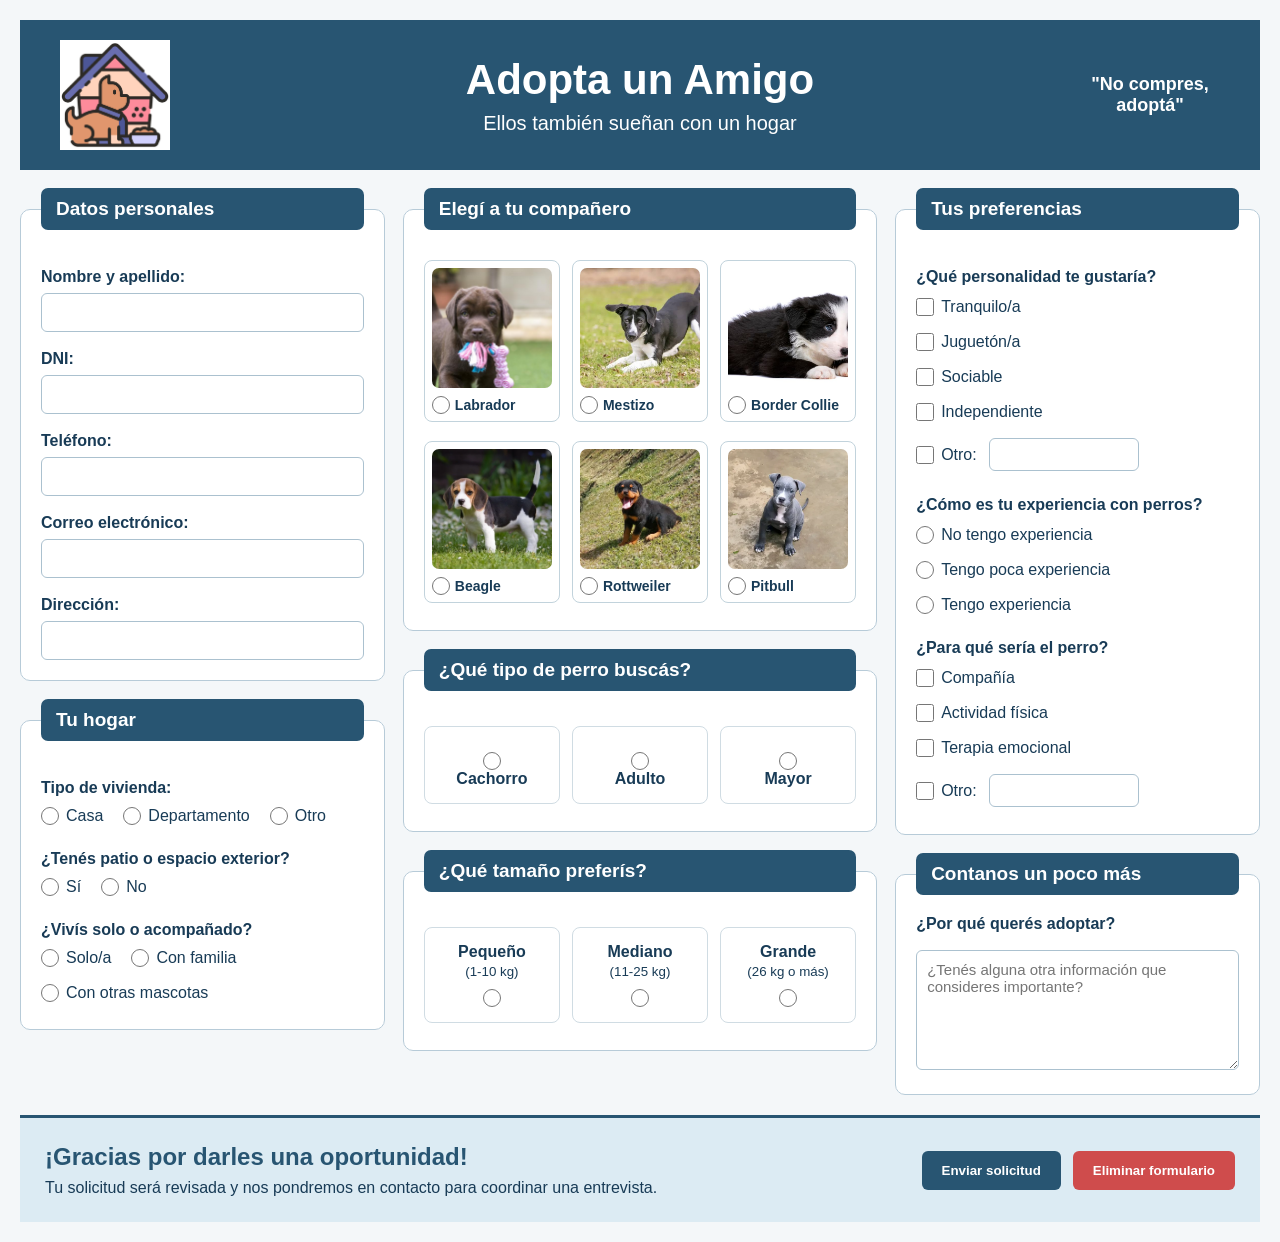
==== index.html @ cb438dc8 "Primer commit" ====
<!DOCTYPE html>
<html lang="es">

<head>
    <meta charset="UTF-8">
    <meta name="viewport" content="width=device-width, initial-scale=1.0">

    <title>formulario Alejo Petrillo</title>

    <link rel="stylesheet" href="style.css">
</head>

<body>


    <header class="encabezado">

    
        <div class="logo">
            <img src="img/logo.perrera.png" alt="Logo">
        </div>

        <div class="titulo">
            <h1>Adopta un Amigo</h1>
            <p>Ellos también sueñan con un hogar</p>
        </div>

        <div class="mensaje">
            <p>"No compres,<br>adoptá"</p>
        </div>

    </header>
<form action="#" method="POST" id="registroForm">

        <main class="contenedor">
             <section class="columna">
                <fieldset>

                    <legend> Datos personales</legend>

                    <div class="campo">
                        <label>Nombre y apellido:</label>
                        <input type="text" name="nombre">
                    </div>

                    <div class="campo">
                        <label>DNI:</label>
                        <input type="text" name="dni">
                    </div>

                    <div class="campo">
                        <label>Teléfono:</label>
                        <input type="tel" name="telefono">
                    </div>

                    <div class="campo">
                        <label>Correo electrónico:</label>
                        <input type="email" name="gmail">
                    </div>

                    <div class="campo">
                        <label>Dirección:</label>
                        <input type="text" name="direccion">
                    </div>

                </fieldset>
                <fieldset>

                    <legend> Tu hogar</legend>

                    <div class="campo">
                        <label>Tipo de vivienda:</label>

                        <div class="opciones">
                            <label>
                                <input type="radio" name="vivienda" value="casa">
                                Casa
                            </label>

                            <label>
                                <input type="radio" name="vivienda" value="departamento">
                                Departamento
                            </label>

                            <label>
                                <input type="radio" name="vivienda" value="otro">
                                Otro
                            </label>
                        </div>
                    </div>

                    <div class="campo">
                        <label>¿Tenés patio o espacio exterior?</label>

                        <div class="opciones">
                            <label>
                                <input type="radio" name="patio" value="si">
                                Sí
                            </label>

                            <label>
                                <input type="radio" name="patio" value="no">
                                No
                            </label>
                        </div>
                    </div>

                    <div class="campo">
                        <label>¿Vivís solo o acompañado?</label>

                        <div class="opciones">
                            <label>
                                <input type="radio" name="personas" value="solo">
                                Solo/a
                            </label>

                            <label>
                                <input type="radio" name="personas" value="familia">
                                Con familia
                            </label>

                            <label>
                                <input type="radio" name="personas" value="mascotas">
                                Con otras mascotas
                            </label>
                        </div>
                    </div>

                </fieldset>

            </section>
            <section class="columna">
                <fieldset>

                    <legend> Elegí a tu compañero</legend>

                    <div class="perros">

                        <label class="perro">
                            <img src="img/labrador.jpg" alt="Labrador">
                            <span>
                                <input type="radio" name="perro" value="labrador">
                                Labrador
                            </span>
                        </label>

                        <label class="perro">
                            <img src="img/mestizo.jpg" alt="Mestizo">
                            <span>
                                <input type="radio" name="perro" value="mestizo">
                                Mestizo
                            </span>
                        </label>

                        <label class="perro">
                            <img src="img/border.collie.jpg" alt="Border Collie">
                            <span>
                                <input type="radio" name="perro" value="border">
                                Border Collie
                            </span>
                        </label>

                        <label class="perro">
                            <img src="img/beagle.jpg" alt="Beagle">
                            <span>
                                <input type="radio" name="perro" value="beagle">
                                Beagle
                            </span>
                        </label>

                        <label class="perro">
                            <img src="img/rottwailer.jpg" alt="Rottweiler">
                            <span>
                                <input type="radio" name="perro" value="shihtzu">
                                Rottweiler
                            </span>
                        </label>

                        <label class="perro">
                            <img src="img/pitbull.jpg" alt="Pitbull">
                            <span>
                                <input type="radio" name="perro" value="pitbull">
                                Pitbull
                            </span>
                        </label>

                    </div>

                </fieldset>
                <fieldset>

                    <legend> ¿Qué tipo de perro buscás?</legend>

                    <div class="tres-opciones">

                        <label>
                          
                            <input type="radio" name="edad" value="cachorro">
                            Cachorro
                        </label>

                        <label>
                            
                            <input type="radio" name="edad" value="adulto">
                            Adulto
                        </label>

                        <label>
                          
                            <input type="radio" name="edad" value="mayor">
                            Mayor
                        </label>

                    </div>

                </fieldset>
                <fieldset>

                    <legend> ¿Qué tamaño preferís?</legend>

                    <div class="tres-opciones">

                        <label>
                            
                            Pequeño
                            <small>(1-10 kg)</small>
                            <input type="radio" name="tamano" value="pequeno">
                        </label>

                        <label>
                           
                            Mediano
                            <small>(11-25 kg)</small>
                            <input type="radio" name="tamano" value="mediano">
                        </label>

                        <label>
                           
                            Grande
                            <small>(26 kg o más)</small>
                            <input type="radio" name="tamano" value="grande">
                        </label>

                    </div>

                </fieldset>

            </section>
            <section class="columna">
                <fieldset>

                    <legend> Tus preferencias</legend>

                    <div class="campo">

                        <label>¿Qué personalidad te gustaría?</label>

                        <div class="check">
                            <label>
                                <input type="checkbox" name="personalidad" value="tranquilo">
                                Tranquilo/a
                            </label>

                            <label>
                                <input type="checkbox" name="personalidad" value="jugueton">
                                Juguetón/a
                            </label>

                            <label>
                                <input type="checkbox" name="personalidad" value="sociable">
                                Sociable
                            </label>

                            <label>
                                <input type="checkbox" name="personalidad" value="independiente">
                                Independiente
                            </label>

                            <label>
                                <input type="checkbox" name="personalidad" value="otro">
                                Otro:
                                <input type="text">
                            </label>
                        </div>

                    </div>
                    
                    <div class="campo">

                        <label>¿Cómo es tu experiencia con perros?</label>

                        <div class="check">

                            <label>
                                <input type="radio" name="experiencia">
                                No tengo experiencia
                            </label>

                            <label>
                                <input type="radio" name="experiencia">
                                Tengo poca experiencia
                            </label>

                            <label>
                                <input type="radio" name="experiencia">
                                Tengo experiencia
                            </label>

                        </div>

                    </div>
                    <div class="campo">

                        <label>¿Para qué sería el perro?</label>

                        <div class="check">

                            <label>
                                <input type="checkbox">
                                Compañía
                            </label>

                            <label>
                                <input type="checkbox">
                                Actividad física
                            </label>

                            <label>
                                <input type="checkbox">
                                Terapia emocional
                            </label>

                            <label>
                                <input type="checkbox">
                                Otro:
                                <input type="text">
                            </label>

                        </div>

                    </div>

                </fieldset>


                
                <fieldset>

                    <legend> Contanos un poco más</legend>

                    <label>
                        ¿Por qué querés adoptar?
                    </label>

                    <textarea
                        placeholder="¿Tenés alguna otra información que consideres importante?"
                    ></textarea>

                </fieldset>

            </section>

        </main>


        
       

    </form>

</body>
<footer>

    <div>
        <h2>¡Gracias por darles una oportunidad!</h2>

        <p>
            Tu solicitud será revisada y
            nos pondremos en contacto para coordinar una entrevista.
        </p>
    </div>

    <div class="botones">

        <button type="submit">
            Enviar solicitud
        </button>

        <button type="reset">
            Eliminar formulario
        </button>

    </div>

</footer>
</html>
---- style.css ----
* {
box-sizing: border-box;
margin: 0;
padding: 0;
}
body {
font-family: Arial, sans-serif;
background: #f4f7f9;
color: #183b56;
padding: 20px;
}
.encabezado {
width: 100%;
min-height: 150px;
background: #285572;
display: flex;
align-items: center;
padding: 15px 30px;
color: white;
}
.logo {
width: 130px;
height: 110px;
 display: flex;
 align-items: center;
justify-content: center;
 margin-right: 30px;
}
.logo img {
max-width: 100%;
 max-height: 100%;
 object-fit: contain;
}
.titulo {
flex: 1;
text-align: center;
}
.titulo h1 {
font-size: 42px;
margin-bottom: 8px;
}
.titulo p {
font-size: 20px;
}
.mensaje {
width: 160px;
text-align: center;
font-size: 18px;
font-weight: bold;
}
.contenedor {
width: 100%;
display: grid;
grid-template-columns: 1fr 1.3fr 1fr;
gap: 18px;
margin-top: 18px;
}
.columna {
 display: flex;
flex-direction: column;
gap: 18px;
}
fieldset {
border: 1px solid #b7cbd8;
border-radius: 10px;
 padding: 20px;
background: white;
}
legend {
background: #285572;
color: white;
font-size: 19px;
font-weight: bold;
padding: 10px 15px;
border-radius: 7px;
width: 100%;
}
.campo {
margin-top: 18px;
 margin-bottom: 18px;
}
.campo:last-child {
margin-bottom: 0;
}
label {
font-weight: bold;
display: block;
margin-bottom: 7px;
}
input[type="text"],
input[type="email"],
input[type="tel"] {
width: 100%;
padding: 10px;
border: 1px solid #abc1cf;
border-radius: 6px;
background: white;
font-size: 15px;
}
input[type="text"]:focus,
input[type="email"]:focus,
input[type="tel"]:focus,
textarea:focus {
outline: none;
border-color: #285572;
}
.opciones {
 display: flex;
flex-wrap: wrap;
 gap: 10px 20px;
margin-top: 10px;
}
.opciones label,
.check label {
font-weight: normal;
display: flex;
align-items: center;
 gap: 7px;
}
input[type="radio"],
input[type="checkbox"] {
 width: 18px;
height: 18px;
accent-color: #285572;
}
.perros {
display: grid;
 grid-template-columns: repeat(3, 1fr);
 gap: 12px;
margin-top: 10px;
}
.perro {
    border: 1px solid #c2d3dc;
 border-radius: 8px;
padding: 7px;
background: white;
cursor: pointer;
}
.perro:hover {
border-color: #285572;
}
.perro img {
width: 100%;
 height: 120px;
object-fit: cover;
border-radius: 7px;
display: block;
margin-bottom: 8px;
}
.perro span {
display: flex;
align-items: center;
 gap: 5px;
font-size: 14px;
}
.tres-opciones {
display: grid;
grid-template-columns: repeat(3, 1fr);
 gap: 12px;
margin-top: 15px;
}
.tres-opciones label {
border: 1px solid #d0dce3;
border-radius: 8px;
padding: 15px 8px;
text-align: center;
background: #ffffff;
font-weight: bold;
}
.tres-opciones label:hover {
border-color: #285572;
}
.icono-perro {
display: block;
font-size: 35px;
margin-bottom: 8px;
}
.tres-opciones input {
display: block;
margin: 10px auto 0;
}
.tres-opciones small {
display: block;
font-weight: normal;
 margin-top: 3px;
}
.check {
display: flex;
flex-direction: column;
gap: 10px;
margin-top: 12px;
}
.check input[type="text"] {
width: 150px;
margin-left: 5px;
padding: 7px;
}
textarea {
 width: 100%;
min-height: 120px;
margin-top: 10px;
padding: 10px;
resize: vertical;
border: 1px solid #abc1cf;
border-radius: 6px;
font-family: Arial, sans-serif;
font-size: 15px;
}
footer {
width: 100%;
background: #dcebf3;
padding: 25px;
margin-top: 20px;
box-sizing: border-box;
display: flex;
justify-content: space-between;
align-items: center;
gap: 20px;
border-top: 3px solid #285572;
}
footer h2 {
margin: 0 0 8px;
color: #285572;
}
footer p {
margin: 0;
}
.botones {
display: flex;
gap: 12px;
}
.botones button {
padding: 12px 20px;
border: none;
border-radius: 6px;
background: #285572;
color: white;
font-weight: bold;
cursor: pointer;
}

.botones button:hover {
background: #3b9114;
}
.botones button[type="reset"] {
background: #cf4c4c;
}
.botones button[type="reset"]:hover {
background: #9c0707;
}
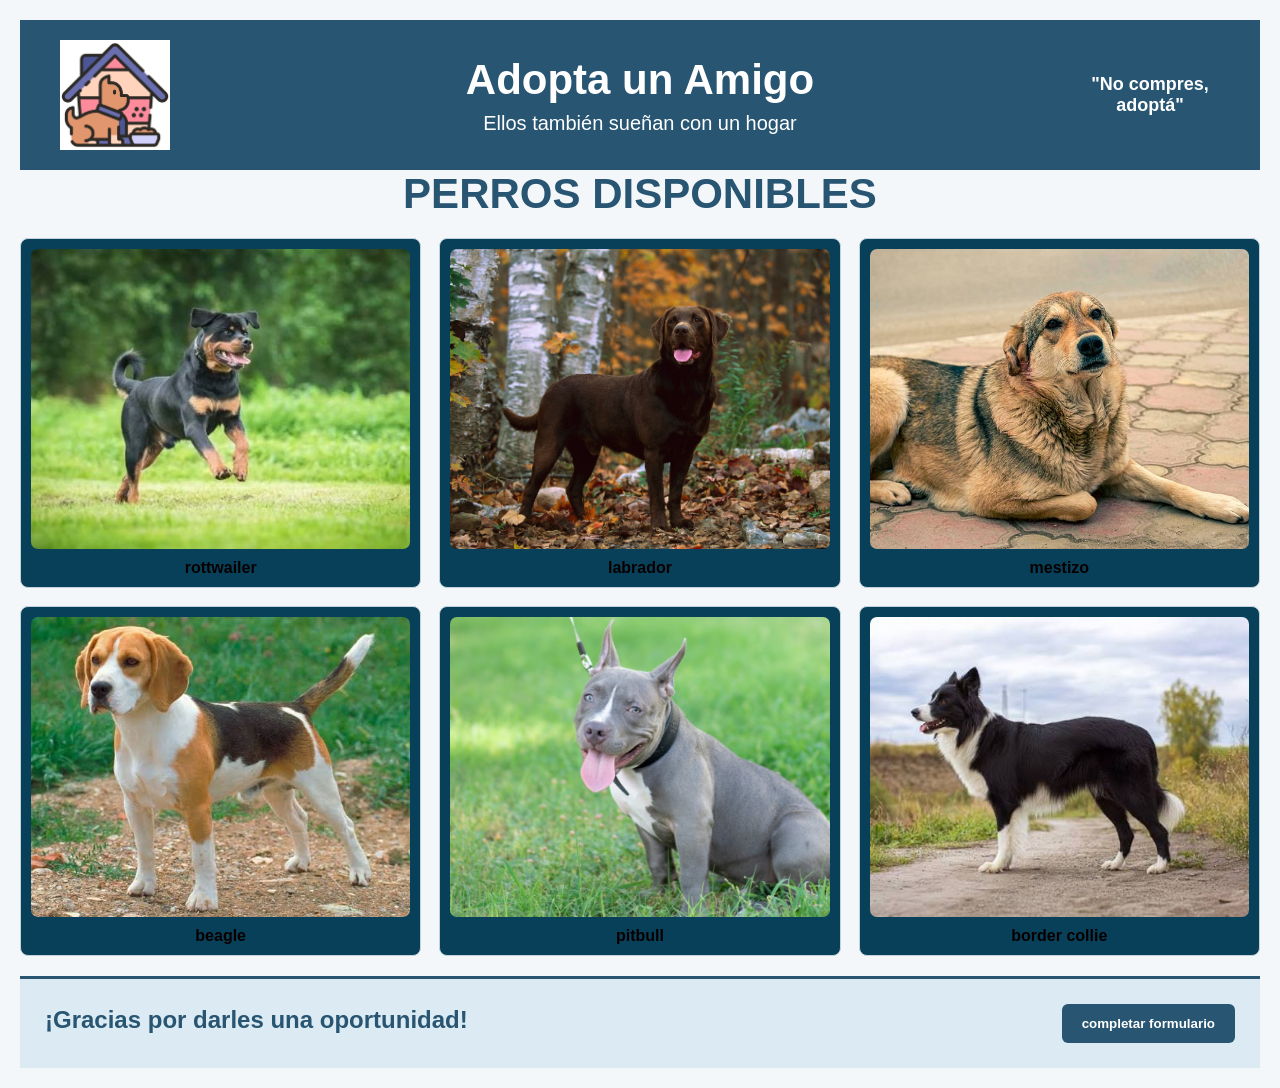
==== commit 23884129: "tercer commit" ====
--- a/index.html
+++ b/index.html
@@ -6,15 +6,14 @@
     <meta charset="UTF-8">
     <meta name="viewport" content="width=device-width, initial-scale=1.0">
 
-    <title>formulario Alejo Petrillo</title>
+    <title>indice Alejo Petrillo</title>
 
-    <link rel="stylesheet" href="style.css">
+    <link rel="stylesheet" href="stile.css">
 </head>
 
-<body>
 
 
-    <header class="encabezado">
+<header class="encabezado">
 
     
         <div class="logo">
@@ -31,368 +30,58 @@
         </div>
 
     </header>
-<form action="#" method="POST" id="registroForm">
+    <body>
+    <h1 class="titulo-index">PERROS DISPONIBLES</h1>
 
-        <main class="contenedor">
-             <section class="columna">
-                <fieldset>
+<div class="contenedor-index">
 
-                    <legend> Datos personales</legend>
+    <div class="caja-index">
+       <img src="img/rottwailer1.jpg" alt="Perro1"> 
+        <p>rottwailer</p>
+    </div>
 
-                    <div class="campo">
-                        <label>Nombre y apellido:</label>
-                        <input type="text" name="nombre">
-                    </div>
+    <div class="caja-index">
+        <img src="img/labrador2.jpg" alt="Perro2">
+        <p>labrador</p>
+    </div>
 
-                    <div class="campo">
-                        <label>DNI:</label>
-                        <input type="text" name="dni">
-                    </div>
+    <div class="caja-index">
+        <img src="img/mestizo1.avif" alt="Perro3">
+        <p>mestizo</p>
+    </div>
 
-                    <div class="campo">
-                        <label>Teléfono:</label>
-                        <input type="tel" name="telefono">
-                    </div>
+    <div class="caja-index">
+        <img src="img/beagle1.jpg" alt="Perro 4">
+        <p>beagle</p>
+    </div>
 
-                    <div class="campo">
-                        <label>Correo electrónico:</label>
-                        <input type="email" name="gmail">
-                    </div>
+    <div class="caja-index">
+        <img src="img/pitbull1.jpg" alt="Perro5">
+        <p>pitbull</p>
+    </div>
 
-                    <div class="campo">
-                        <label>Dirección:</label>
-                        <input type="text" name="direccion">
-                    </div>
+    <div class="caja-index">
+        <img src="img/border.collie1.jpg" alt="Perro6">
+        <p>border collie </p>
+    </div>
 
-                </fieldset>
-                <fieldset>
-
-                    <legend> Tu hogar</legend>
-
-                    <div class="campo">
-                        <label>Tipo de vivienda:</label>
-
-                        <div class="opciones">
-                            <label>
-                                <input type="radio" name="vivienda" value="casa">
-                                Casa
-                            </label>
-
-                            <label>
-                                <input type="radio" name="vivienda" value="departamento">
-                                Departamento
-                            </label>
-
-                            <label>
-                                <input type="radio" name="vivienda" value="otro">
-                                Otro
-                            </label>
-                        </div>
-                    </div>
-
-                    <div class="campo">
-                        <label>¿Tenés patio o espacio exterior?</label>
-
-                        <div class="opciones">
-                            <label>
-                                <input type="radio" name="patio" value="si">
-                                Sí
-                            </label>
-
-                            <label>
-                                <input type="radio" name="patio" value="no">
-                                No
-                            </label>
-                        </div>
-                    </div>
-
-                    <div class="campo">
-                        <label>¿Vivís solo o acompañado?</label>
-
-                        <div class="opciones">
-                            <label>
-                                <input type="radio" name="personas" value="solo">
-                                Solo/a
-                            </label>
-
-                            <label>
-                                <input type="radio" name="personas" value="familia">
-                                Con familia
-                            </label>
-
-                            <label>
-                                <input type="radio" name="personas" value="mascotas">
-                                Con otras mascotas
-                            </label>
-                        </div>
-                    </div>
-
-                </fieldset>
-
-            </section>
-            <section class="columna">
-                <fieldset>
-
-                    <legend> Elegí a tu compañero</legend>
-
-                    <div class="perros">
-
-                        <label class="perro">
-                            <img src="img/labrador.jpg" alt="Labrador">
-                            <span>
-                                <input type="radio" name="perro" value="labrador">
-                                Labrador
-                            </span>
-                        </label>
-
-                        <label class="perro">
-                            <img src="img/mestizo.jpg" alt="Mestizo">
-                            <span>
-                                <input type="radio" name="perro" value="mestizo">
-                                Mestizo
-                            </span>
-                        </label>
-
-                        <label class="perro">
-                            <img src="img/border.collie.jpg" alt="Border Collie">
-                            <span>
-                                <input type="radio" name="perro" value="border">
-                                Border Collie
-                            </span>
-                        </label>
-
-                        <label class="perro">
-                            <img src="img/beagle.jpg" alt="Beagle">
-                            <span>
-                                <input type="radio" name="perro" value="beagle">
-                                Beagle
-                            </span>
-                        </label>
-
-                        <label class="perro">
-                            <img src="img/rottwailer.jpg" alt="Rottweiler">
-                            <span>
-                                <input type="radio" name="perro" value="shihtzu">
-                                Rottweiler
-                            </span>
-                        </label>
-
-                        <label class="perro">
-                            <img src="img/pitbull.jpg" alt="Pitbull">
-                            <span>
-                                <input type="radio" name="perro" value="pitbull">
-                                Pitbull
-                            </span>
-                        </label>
-
-                    </div>
-
-                </fieldset>
-                <fieldset>
-
-                    <legend> ¿Qué tipo de perro buscás?</legend>
-
-                    <div class="tres-opciones">
-
-                        <label>
-                          
-                            <input type="radio" name="edad" value="cachorro">
-                            Cachorro
-                        </label>
-
-                        <label>
-                            
-                            <input type="radio" name="edad" value="adulto">
-                            Adulto
-                        </label>
-
-                        <label>
-                          
-                            <input type="radio" name="edad" value="mayor">
-                            Mayor
-                        </label>
-
-                    </div>
-
-                </fieldset>
-                <fieldset>
-
-                    <legend> ¿Qué tamaño preferís?</legend>
-
-                    <div class="tres-opciones">
-
-                        <label>
-                            
-                            Pequeño
-                            <small>(1-10 kg)</small>
-                            <input type="radio" name="tamano" value="pequeno">
-                        </label>
-
-                        <label>
-                           
-                            Mediano
-                            <small>(11-25 kg)</small>
-                            <input type="radio" name="tamano" value="mediano">
-                        </label>
-
-                        <label>
-                           
-                            Grande
-                            <small>(26 kg o más)</small>
-                            <input type="radio" name="tamano" value="grande">
-                        </label>
-
-                    </div>
-
-                </fieldset>
-
-            </section>
-            <section class="columna">
-                <fieldset>
-
-                    <legend> Tus preferencias</legend>
-
-                    <div class="campo">
-
-                        <label>¿Qué personalidad te gustaría?</label>
-
-                        <div class="check">
-                            <label>
-                                <input type="checkbox" name="personalidad" value="tranquilo">
-                                Tranquilo/a
-                            </label>
-
-                            <label>
-                                <input type="checkbox" name="personalidad" value="jugueton">
-                                Juguetón/a
-                            </label>
-
-                            <label>
-                                <input type="checkbox" name="personalidad" value="sociable">
-                                Sociable
-                            </label>
-
-                            <label>
-                                <input type="checkbox" name="personalidad" value="independiente">
-                                Independiente
-                            </label>
-
-                            <label>
-                                <input type="checkbox" name="personalidad" value="otro">
-                                Otro:
-                                <input type="text">
-                            </label>
-                        </div>
-
-                    </div>
-                    
-                    <div class="campo">
-
-                        <label>¿Cómo es tu experiencia con perros?</label>
-
-                        <div class="check">
-
-                            <label>
-                                <input type="radio" name="experiencia">
-                                No tengo experiencia
-                            </label>
-
-                            <label>
-                                <input type="radio" name="experiencia">
-                                Tengo poca experiencia
-                            </label>
-
-                            <label>
-                                <input type="radio" name="experiencia">
-                                Tengo experiencia
-                            </label>
-
-                        </div>
-
-                    </div>
-                    <div class="campo">
-
-                        <label>¿Para qué sería el perro?</label>
-
-                        <div class="check">
-
-                            <label>
-                                <input type="checkbox">
-                                Compañía
-                            </label>
-
-                            <label>
-                                <input type="checkbox">
-                                Actividad física
-                            </label>
-
-                            <label>
-                                <input type="checkbox">
-                                Terapia emocional
-                            </label>
-
-                            <label>
-                                <input type="checkbox">
-                                Otro:
-                                <input type="text">
-                            </label>
-
-                        </div>
-
-                    </div>
-
-                </fieldset>
-
-
-                
-                <fieldset>
-
-                    <legend> Contanos un poco más</legend>
-
-                    <label>
-                        ¿Por qué querés adoptar?
-                    </label>
-
-                    <textarea
-                        placeholder="¿Tenés alguna otra información que consideres importante?"
-                    ></textarea>
-
-                </fieldset>
-
-            </section>
-
-        </main>
-
-
-        
-       
-
-    </form>
-
+</div>
 </body>
 <footer>
 
     <div>
         <h2>¡Gracias por darles una oportunidad!</h2>
-
-        <p>
-            Tu solicitud será revisada y
-            nos pondremos en contacto para coordinar una entrevista.
-        </p>
     </div>
 
     <div class="botones">
 
-        <button type="submit">
-            Enviar solicitud
+        <a href="formulario.html"><button type="">
+           completar formulario
         </button>
+        </a>
 
-        <button type="reset">
-            Eliminar formulario
-        </button>
+        
 
     </div>
-
 </footer>
-</html>
-
+</html>
--- a/stile.css
+++ b/stile.css
@@ -0,0 +1,291 @@
+* {
+box-sizing: border-box;
+margin: 0;
+padding: 0;
+}
+body {
+font-family: Arial, sans-serif;
+background: #f4f7f9;
+color: #183b56;
+padding: 20px;
+}
+.encabezado {
+width: 100%;
+min-height: 150px;
+background: #285572;
+display: flex;
+align-items: center;
+padding: 15px 30px;
+color: white;
+}
+.logo {
+width: 130px;
+height: 110px;
+ display: flex;
+ align-items: center;
+justify-content: center;
+ margin-right: 30px;
+}
+.logo img {
+max-width: 100%;
+ max-height: 100%;
+ object-fit: contain;
+}
+.titulo {
+flex: 1;
+text-align: center;
+}
+.titulo h1 {
+font-size: 42px;
+margin-bottom: 8px;
+}
+.titulo p {
+font-size: 20px;
+}
+.mensaje {
+width: 160px;
+text-align: center;
+font-size: 18px;
+font-weight: bold;
+}
+.contenedor {
+width: 100%;
+display: grid;
+grid-template-columns: 1fr 1.3fr 1fr;
+gap: 18px;
+margin-top: 18px;
+}
+.columna {
+ display: flex;
+flex-direction: column;
+gap: 18px;
+}
+fieldset {
+border: 1px solid #b7cbd8;
+border-radius: 10px;
+ padding: 20px;
+background: white;
+}
+legend {
+background: #285572;
+color: white;
+font-size: 19px;
+font-weight: bold;
+padding: 10px 15px;
+border-radius: 7px;
+width: 100%;
+}
+.campo {
+margin-top: 18px;
+ margin-bottom: 18px;
+}
+.campo:last-child {
+margin-bottom: 0;
+}
+label {
+font-weight: bold;
+display: block;
+margin-bottom: 7px;
+}
+input[type="text"],
+input[type="email"],
+input[type="tel"] {
+width: 100%;
+padding: 10px;
+border: 1px solid #abc1cf;
+border-radius: 6px;
+background: white;
+font-size: 15px;
+}
+input[type="text"]:focus,
+input[type="email"]:focus,
+input[type="tel"]:focus,
+textarea:focus {
+outline: none;
+border-color: #285572;
+}
+.opciones {
+ display: flex;
+flex-wrap: wrap;
+ gap: 10px 20px;
+margin-top: 10px;
+}
+.opciones label,
+.check label {
+font-weight: normal;
+display: flex;
+align-items: center;
+ gap: 7px;
+}
+input[type="radio"],
+input[type="checkbox"] {
+ width: 18px;
+height: 18px;
+accent-color: #285572;
+}
+.perros {
+display: grid;
+ grid-template-columns: repeat(3, 1fr);
+ gap: 12px;
+margin-top: 10px;
+}
+.perro {
+    border: 1px solid #c2d3dc;
+ border-radius: 8px;
+padding: 7px;
+background: white;
+cursor: pointer;
+}
+.perro:hover {
+border-color: #285572;
+}
+.perro img {
+width: 100%;
+ height: 120px;
+object-fit: cover;
+border-radius: 7px;
+display: block;
+margin-bottom: 8px;
+}
+.perro span {
+display: flex;
+align-items: center;
+ gap: 5px;
+font-size: 14px;
+}
+.tres-opciones {
+display: grid;
+grid-template-columns: repeat(3, 1fr);
+ gap: 12px;
+margin-top: 15px;
+}
+.tres-opciones label {
+border: 1px solid #d0dce3;
+border-radius: 8px;
+padding: 15px 8px;
+text-align: center;
+background: #ffffff;
+font-weight: bold;
+}
+.tres-opciones label:hover {
+border-color: #285572;
+}
+.icono-perro {
+display: block;
+font-size: 35px;
+margin-bottom: 8px;
+}
+.tres-opciones input {
+display: block;
+margin: 10px auto 0;
+}
+.tres-opciones small {
+display: block;
+font-weight: normal;
+ margin-top: 3px;
+}
+.check {
+display: flex;
+flex-direction: column;
+gap: 10px;
+margin-top: 12px;
+}
+.check input[type="text"] {
+width: 150px;
+margin-left: 5px;
+padding: 7px;
+}
+textarea {
+ width: 100%;
+min-height: 120px;
+margin-top: 10px;
+padding: 10px;
+resize: vertical;
+border: 1px solid #abc1cf;
+border-radius: 6px;
+font-family: Arial, sans-serif;
+font-size: 15px;
+}
+footer {
+width: 100%;
+background: #dcebf3;
+padding: 25px;
+margin-top: 20px;
+box-sizing: border-box;
+display: flex;
+justify-content: space-between;
+align-items: center;
+gap: 20px;
+border-top: 3px solid #285572;
+}
+footer h2 {
+margin: 0 0 8px;
+color: #285572;
+}
+footer p {
+margin: 0;
+}
+.botones {
+display: flex;
+gap: 12px;
+}
+.botones button {
+padding: 12px 20px;
+border: none;
+border-radius: 6px;
+background: #285572;
+color: white;
+font-weight: bold;
+cursor: pointer;
+}
+
+.botones button:hover {
+background: #3b9114;
+}
+.botones button[type="reset"] {
+background: #cf4c4c;
+}
+.botones button[type="reset"]:hover {
+background: #9c0707;
+}
+.titulo-index {
+font-family: Arial, sans-serif;
+font-size: 42px;
+text-align: center;
+color: #285572;
+margin-bottom: 20px;
+}
+.contenedor-index {
+width: 100%;
+display: grid;
+grid-template-columns: repeat(3, 1fr);
+gap: 18px;
+ margin-top: 18px;
+}
+.caja-index {
+ border: 1px solid #c2d3dc;
+border-radius: 8px;
+ padding: 10px;
+background: rgb(8, 64, 90);
+ text-align: center;
+}
+.caja-index:hover {
+border-color: #285572;
+}
+.caja-index img {
+    width: 100%;
+    height: 300px;
+    object-fit: cover;
+    border-radius: 7px;
+    display: block;
+    margin-bottom: 10px;
+}
+.caja-index p {
+font-size: 16px;
+font-weight: bold;
+color: #080000;
+}
+
+
+
+
